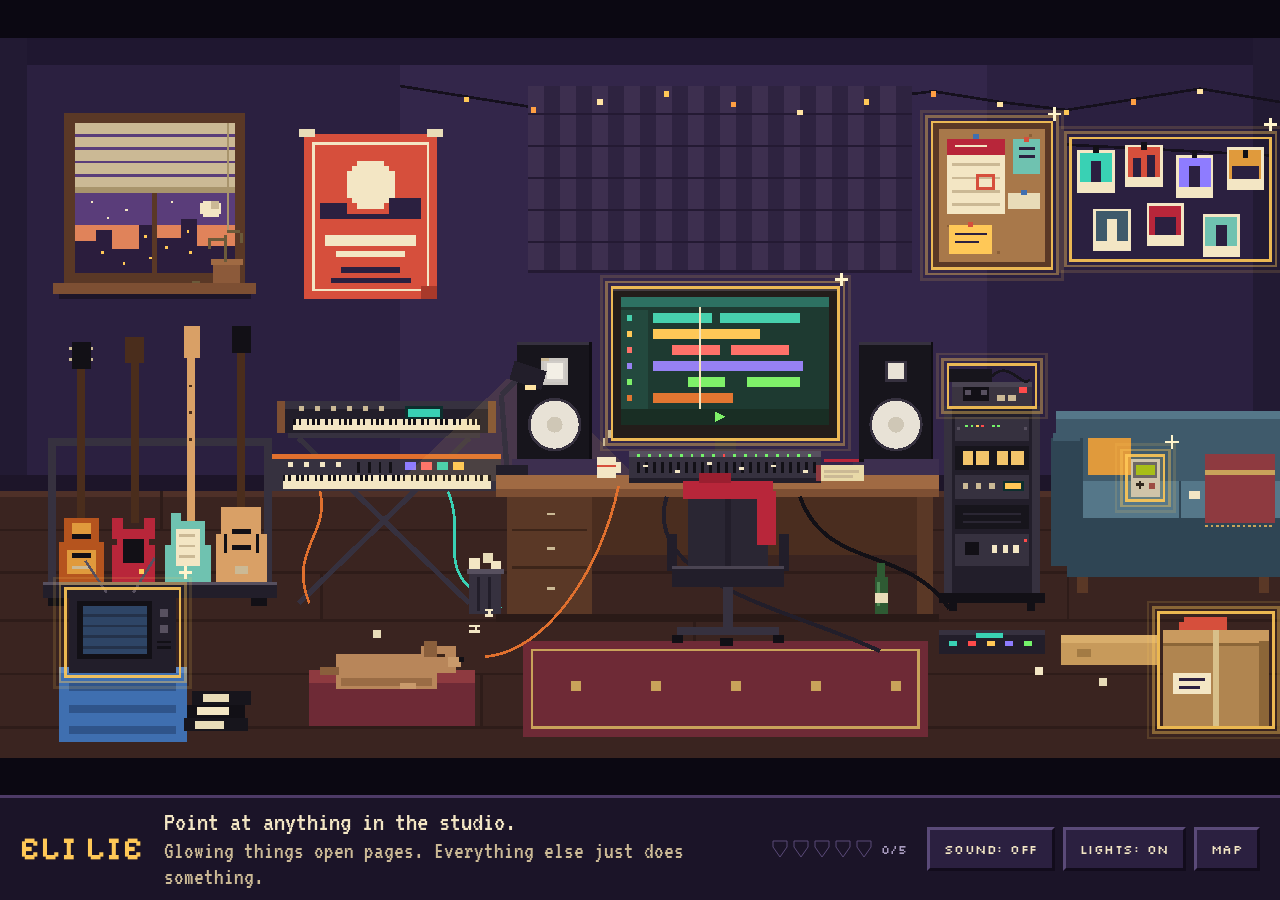
==== index.html @ c86452f9 "Launch the Eli Lie studio site A clickable early-90s pixel-art home studio. Glowing objects open Mus" ====
<!doctype html>
<html lang="en">
<head>
<meta charset="utf-8">
<meta name="viewport" content="width=device-width, initial-scale=1, viewport-fit=cover">
<title>Eli Lie · Transplant Sound</title>
<meta name="description" content="Eli Lie: indie Americana and R&amp;B with an electronic bent. Step into the home studio and click around.">
<meta name="theme-color" content="#0b0812">
<meta property="og:title" content="Eli Lie · Transplant Sound">
<meta property="og:description" content="Step into the home studio and click around.">
<meta property="og:type" content="website">
<link rel="icon" href="favicon.svg" type="image/svg+xml">
<link rel="preconnect" href="https://fonts.googleapis.com">
<link rel="preconnect" href="https://fonts.gstatic.com" crossorigin>
<link rel="stylesheet" href="https://fonts.googleapis.com/css2?family=Pixelify+Sans:wght@400;700&amp;family=VT323&amp;family=Silkscreen&amp;display=swap">
<link rel="stylesheet" href="styles.css">
</head>
<body>
<div id="app">
  <h1 class="sr-only">Eli Lie: the home studio</h1>
  <div id="stage">
    <div id="pan">
      <div id="room">
<svg id="scene" viewBox="0 0 480 270" preserveAspectRatio="none" xmlns="http://www.w3.org/2000/svg" aria-hidden="true">
<!-- WALL -->
<rect x="0" y="0" width="480" height="170" fill="#2b2040"/>
<rect x="150" y="10" width="220" height="156" fill="#33264a"/>
<rect x="0" y="0" width="480" height="10" fill="#1f1730"/>
<rect x="0" y="0" width="10" height="170" fill="#221a33"/>
<rect x="470" y="0" width="10" height="170" fill="#221a33"/>
<rect x="0" y="164" width="480" height="6" fill="#1d1529"/>
<!-- FLOOR -->
<rect x="0" y="170" width="480" height="100" fill="#3a2420"/>
<rect x="0" y="170" width="480" height="2" fill="#4e3028"/>
<g fill="#2e1c19">
<rect x="0" y="184" width="480" height="1"/><rect x="0" y="200" width="480" height="1"/><rect x="0" y="218" width="480" height="1"/><rect x="0" y="238" width="480" height="1"/><rect x="0" y="258" width="480" height="1"/>
<rect x="60" y="170" width="1" height="14"/><rect x="330" y="170" width="1" height="14"/><rect x="210" y="185" width="1" height="15"/><rect x="120" y="201" width="1" height="17"/><rect x="400" y="201" width="1" height="17"/><rect x="40" y="219" width="1" height="19"/><rect x="260" y="219" width="1" height="19"/><rect x="180" y="239" width="1" height="19"/><rect x="440" y="239" width="1" height="19"/>
</g>
<!-- RUG -->
<rect x="196" y="226" width="152" height="36" fill="#6e2a36"/>
<rect x="199.5" y="229.5" width="145" height="29" fill="none" stroke="#c9a25a" stroke-width="1"/>
<g fill="#c9a25a"><rect x="214" y="241" width="4" height="4"/><rect x="244" y="241" width="4" height="4"/><rect x="274" y="241" width="4" height="4"/><rect x="304" y="241" width="4" height="4"/><rect x="334" y="241" width="4" height="4"/></g>
<!-- STRING LIGHT WIRE -->
<polyline points="150,18 175,22 200,26 225,23 250,20 275,24 300,27 325,23 350,20 375,24 400,27 425,23 450,19 480,24" fill="none" stroke="#15101d" stroke-width="1"/>
<!-- WINDOW -->
<g id="window">
<rect x="24" y="28" width="68" height="64" fill="#5a3826"/>
<rect id="sky" x="28" y="32" width="60" height="56" fill="#121638"/>
<rect id="skyLow" x="28" y="70" width="60" height="18" fill="#1b2050"/>
<g id="sun" style="display:none"><rect x="70" y="40" width="10" height="10" fill="#ffe3a3"/><rect x="68" y="42" width="14" height="6" fill="#ffe3a3"/><rect x="72" y="38" width="6" height="14" fill="#ffe3a3"/></g>
<g fill="#0a0c22" id="city"><rect x="28" y="76" width="8" height="12"/><rect x="36" y="72" width="6" height="16"/><rect x="42" y="79" width="10" height="9"/><rect x="52" y="70" width="7" height="18"/><rect x="59" y="75" width="9" height="13"/><rect x="68" y="68" width="6" height="20"/><rect x="74" y="78" width="14" height="10"/></g>
<g id="blinds">
<g fill="#cbb995"><rect x="28" y="32" width="60" height="4"/><rect x="28" y="37" width="60" height="4"/><rect x="28" y="42" width="60" height="4"/><rect x="28" y="47" width="60" height="4"/><rect x="28" y="52" width="60" height="4"/></g>
<rect x="28" y="56" width="60" height="2" fill="#a8946c"/>
</g>
<g id="blindsUp" style="display:none"><rect x="28" y="32" width="60" height="4" fill="#cbb995"/><rect x="28" y="36" width="60" height="2" fill="#a8946c"/></g>
<rect x="85" y="32" width="1" height="40" fill="#a8946c"/>
<rect x="57" y="58" width="2" height="30" fill="#5a3826"/>
<rect x="20" y="92" width="76" height="4" fill="#7d4f33"/>
<rect x="22" y="96" width="72" height="2" fill="#1d1529"/>
</g>
<!-- DEAD PLANT -->
<g id="plant">
<rect x="80" y="84" width="10" height="8" fill="#8c5a3a"/><rect x="79" y="83" width="12" height="2" fill="#a06a43"/>
<g fill="#6b5a3a"><rect x="84" y="74" width="1" height="10"/><rect x="78" y="75" width="6" height="1"/><rect x="78" y="76" width="1" height="3"/><rect x="85" y="72" width="5" height="1"/><rect x="90" y="73" width="1" height="4"/></g>
<rect id="leaf" x="72" y="91" width="3" height="1" fill="#6b5a3a"/>
</g>
<!-- POSTER -->
<g id="poster">
<rect id="posterBg" x="114" y="36" width="50" height="62" fill="#d64f3c"/>
<rect x="117.5" y="39.5" width="43" height="55" fill="none" stroke="#f3e6c4" stroke-width="1"/>
<g fill="#f3e6c4"><rect x="132" y="48" width="14" height="14"/><rect x="130" y="50" width="18" height="10"/><rect x="134" y="46" width="10" height="18"/><rect x="122" y="74" width="34" height="4"/><rect x="126" y="80" width="26" height="2"/></g>
<g fill="#2b2040"><rect x="120" y="62" width="10" height="4"/><rect x="146" y="60" width="12" height="6"/><rect x="120" y="66" width="38" height="2"/><rect x="128" y="86" width="22" height="2"/><rect x="124" y="90" width="30" height="2"/></g>
<rect x="112" y="34" width="6" height="3" fill="#e8dcb8"/><rect x="160" y="34" width="6" height="3" fill="#e8dcb8"/>
<rect x="158" y="93" width="6" height="5" fill="#a8392a"/>
</g>
<!-- GUITAR RACK -->
<g fill="#36313f"><rect x="18" y="150" width="84" height="3"/><rect x="18" y="150" width="3" height="58"/><rect x="99" y="150" width="3" height="58"/></g>
<rect x="16" y="204" width="88" height="6" fill="#221e2a"/><rect x="16" y="204" width="88" height="1" fill="#57505f"/>
<rect x="18" y="210" width="6" height="3" fill="#121016"/><rect x="94" y="210" width="6" height="3" fill="#121016"/>
<g id="g1">
<rect x="29" y="122" width="3" height="60" fill="#4a2d1c"/><rect x="27" y="114" width="7" height="10" fill="#121016"/>
<g fill="#cbb995"><rect x="26" y="116" width="1" height="1"/><rect x="26" y="120" width="1" height="1"/><rect x="34" y="116" width="1" height="1"/><rect x="34" y="120" width="1" height="1"/></g>
<rect x="24" y="180" width="13" height="11" fill="#b5541e"/><rect x="22" y="189" width="17" height="15" fill="#b5541e"/>
<rect x="27" y="182" width="7" height="6" fill="#e09a3c"/><rect x="25" y="192" width="11" height="9" fill="#e09a3c"/>
<rect x="27" y="186" width="7" height="2" fill="#121016"/><rect x="27" y="193" width="7" height="2" fill="#121016"/><rect x="27" y="198" width="7" height="1" fill="#cbb995"/>
</g>
<g id="g2">
<rect x="49" y="120" width="3" height="62" fill="#4a2d1c"/><rect x="47" y="112" width="7" height="10" fill="#4a2d1c"/>
<g fill="#b8263a"><rect x="42" y="180" width="4" height="8"/><rect x="54" y="180" width="4" height="8"/><rect x="44" y="184" width="12" height="8"/><rect x="42" y="190" width="16" height="14"/></g>
<rect x="46" y="188" width="8" height="9" fill="#121016"/><rect x="52" y="199" width="2" height="2" fill="#ffc857"/>
</g>
<g id="g3">
<rect x="70" y="118" width="3" height="64" fill="#d9a066"/>
<g fill="#4a2d1c"><rect x="71" y="130" width="1" height="1"/><rect x="71" y="140" width="1" height="1"/><rect x="71" y="150" width="1" height="1"/></g>
<rect x="69" y="108" width="6" height="12" fill="#d9a066"/>
<g fill="#6fc2b0"><rect x="64" y="178" width="4" height="4"/><rect x="64" y="181" width="13" height="10"/><rect x="62" y="190" width="17" height="14"/></g>
<rect x="66" y="184" width="9" height="14" fill="#f3e6c4"/>
<g fill="#cbb995"><rect x="67" y="186" width="6" height="1"/><rect x="67" y="190" width="6" height="1"/><rect x="67" y="194" width="6" height="1"/></g>
</g>
<g id="g4">
<rect x="89" y="116" width="3" height="62" fill="#4a2d1c"/><rect x="87" y="108" width="7" height="10" fill="#121016"/>
<rect x="83" y="176" width="15" height="11" fill="#d9a066"/><rect x="81" y="186" width="19" height="18" fill="#d9a066"/>
<g fill="#121016"><rect x="84" y="186" width="1" height="7"/><rect x="96" y="186" width="1" height="7"/><rect x="87" y="184" width="7" height="2"/><rect x="87" y="190" width="7" height="2"/></g>
<rect x="88" y="198" width="5" height="3" fill="#cbb995"/>
</g>
<!-- SYNTH STAND -->
<line x1="112" y1="212" x2="176" y2="150" stroke="#36313f" stroke-width="2"/>
<line x1="176" y1="212" x2="112" y2="150" stroke="#36313f" stroke-width="2"/>
<rect x="108" y="148" width="72" height="2" fill="#36313f"/><rect x="108" y="168" width="72" height="2" fill="#36313f"/>
<g id="synthTop">
<rect x="106" y="136" width="78" height="12" fill="#221e2a"/><rect x="106" y="136" width="78" height="3" fill="#36313f"/>
<rect x="104" y="136" width="3" height="12" fill="#7d4f33"/><rect x="183" y="136" width="3" height="12" fill="#7d4f33"/>
<g fill="#cbb995"><rect x="112" y="138" width="2" height="2"/><rect x="118" y="138" width="2" height="2"/><rect x="124" y="138" width="2" height="2"/><rect x="130" y="138" width="2" height="2"/><rect x="136" y="138" width="2" height="2"/><rect x="142" y="138" width="2" height="2"/></g>
<rect x="152" y="138" width="14" height="5" fill="#0d2f2e"/>
<rect x="110" y="143" width="70" height="4" fill="#f3e6c4"/>
<line x1="110" y1="144" x2="180" y2="144" stroke="#121016" stroke-width="2" stroke-dasharray="1 1 1 2 1 1 1 1 1 2"/>
<rect id="keyFlashTop" x="130" y="143" width="2" height="4" fill="#ffc857" opacity="0"/>
</g>
<g id="synthBot">
<rect x="102" y="156" width="86" height="14" fill="#36313f"/><rect x="102" y="156" width="86" height="2" fill="#e0702e"/>
<g fill="#f3e6c4"><rect x="108" y="159" width="2" height="2"/><rect x="114" y="159" width="2" height="2"/><rect x="120" y="159" width="2" height="2"/><rect x="126" y="159" width="2" height="2"/></g>
<g fill="#121016"><rect x="134" y="159" width="1" height="4"/><rect x="138" y="159" width="1" height="4"/><rect x="142" y="159" width="1" height="4"/><rect x="146" y="159" width="1" height="4"/></g>
<rect x="152" y="159" width="4" height="3" fill="#8e7cff"/><rect x="158" y="159" width="4" height="3" fill="#ff6b6b"/><rect x="164" y="159" width="4" height="3" fill="#39d1b4"/><rect x="170" y="159" width="4" height="3" fill="#ffc857"/>
<rect x="106" y="164" width="78" height="5" fill="#f3e6c4"/>
<line x1="106" y1="165" x2="184" y2="165" stroke="#121016" stroke-width="2" stroke-dasharray="1 1 1 2 1 1 1 1 1 2"/>
<rect id="keyFlashBot" x="140" y="164" width="2" height="5" fill="#ffc857" opacity="0"/>
</g>
<path d="M120 170 C 124 186, 108 192, 116 212" fill="none" stroke="#e0702e" stroke-width="1"/>
<path d="M168 170 C 176 190, 160 200, 188 214" fill="none" stroke="#39d1b4" stroke-width="1"/>
<!-- TRASH -->
<g id="trash">
<rect x="176" y="200" width="12" height="16" fill="#36313f"/><rect x="175" y="199" width="14" height="2" fill="#57505f"/>
<rect x="179" y="202" width="1" height="13" fill="#221e2a"/><rect x="183" y="202" width="1" height="13" fill="#221e2a"/>
<rect x="176" y="195" width="4" height="4" fill="#f3e6c4"/><rect x="181" y="193" width="4" height="4" fill="#e8dcb8"/><rect x="184" y="196" width="4" height="3" fill="#f3e6c4"/>
</g>
<rect x="192" y="214" width="3" height="3" fill="#e8dcb8"/>
<!-- FOAM -->
<g id="foam">
<rect x="198" y="18" width="144" height="70" fill="#2e2340"/>
<g fill="#3d2f4f"><rect x="198" y="18" width="6" height="70"/><rect x="210" y="18" width="6" height="70"/><rect x="222" y="18" width="6" height="70"/><rect x="234" y="18" width="6" height="70"/><rect x="246" y="18" width="6" height="70"/><rect x="258" y="18" width="6" height="70"/><rect x="270" y="18" width="6" height="70"/><rect x="282" y="18" width="6" height="70"/><rect x="294" y="18" width="6" height="70"/><rect x="306" y="18" width="6" height="70"/><rect x="318" y="18" width="6" height="70"/><rect x="330" y="18" width="6" height="70"/></g>
<g fill="#241a33"><rect x="198" y="28" width="144" height="1"/><rect x="198" y="40" width="144" height="1"/><rect x="198" y="52" width="144" height="1"/><rect x="198" y="64" width="144" height="1"/><rect x="198" y="76" width="144" height="1"/><rect x="198" y="87" width="144" height="1"/></g>
</g>
<polygon id="cone" points="190,128 150,166 240,166 202,128" fill="#ffc857" opacity="0.1"/>
<!-- DESK -->
<rect x="186" y="164" width="166" height="5" fill="#a06a43"/><rect x="186" y="169" width="166" height="3" fill="#7d4f33"/>
<rect x="190" y="172" width="32" height="44" fill="#5a3826"/>
<rect x="192" y="184" width="28" height="1" fill="#3d2519"/><rect x="192" y="198" width="28" height="1" fill="#3d2519"/>
<g fill="#cbb995"><rect x="205" y="178" width="3" height="1"/><rect x="205" y="191" width="3" height="1"/><rect x="205" y="206" width="3" height="1"/></g>
<rect x="222" y="172" width="122" height="22" fill="#4a2d1f"/>
<rect x="344" y="172" width="6" height="44" fill="#5a3826"/>
<rect x="186" y="216" width="166" height="3" fill="#2a1a17"/>
<!-- MONITOR -->
<rect x="268" y="146" width="8" height="18" fill="#36313f"/><rect x="256" y="161" width="32" height="3" fill="#36313f"/>
<rect x="230" y="94" width="84" height="56" fill="#121016"/><rect x="230" y="94" width="84" height="1" fill="#36313f"/>
<rect x="233" y="97" width="78" height="48" fill="#0d2f2e"/>
<!-- NS10 LEFT -->
<g id="ns10L">
<rect x="192" y="158" width="32" height="6" fill="#3d2f4f"/>
<rect x="194" y="114" width="28" height="44" fill="#17151c"/><rect x="194" y="114" width="28" height="1" fill="#36313f"/><rect x="221" y="114" width="1" height="44" fill="#0f0d13"/>
<rect x="204" y="121" width="8" height="8" fill="#36313f"/><rect x="205" y="122" width="6" height="6" fill="#e8e2d6"/>
<g id="tissue"><rect x="203" y="120" width="10" height="10" fill="#f7f3ea" opacity="0.8"/><rect x="203" y="120" width="3" height="1" fill="#cbb995"/></g>
<circle cx="208" cy="145" r="10" fill="#36313f"/><circle cx="208" cy="145" r="9" fill="#e8e2d6"/>
<circle class="thump" cx="208" cy="145" r="3" fill="#cfc7b6"/>
</g>
<!-- NS10 RIGHT -->
<g id="ns10R">
<rect x="320" y="158" width="32" height="6" fill="#3d2f4f"/>
<rect x="322" y="114" width="28" height="44" fill="#17151c"/><rect x="322" y="114" width="28" height="1" fill="#36313f"/><rect x="349" y="114" width="1" height="44" fill="#0f0d13"/>
<rect x="332" y="121" width="8" height="8" fill="#36313f"/><rect x="333" y="122" width="6" height="6" fill="#e8e2d6"/>
<circle cx="336" cy="145" r="10" fill="#36313f"/><circle cx="336" cy="145" r="9" fill="#e8e2d6"/>
<circle id="wooferR" class="thump" cx="336" cy="145" r="3" fill="#cfc7b6"/>
</g>
<!-- LAMP -->
<g id="lamp">
<rect x="186" y="160" width="12" height="4" fill="#221e2a"/>
<line x1="190" y1="160" x2="188" y2="134" stroke="#36313f" stroke-width="2"/>
<line x1="188" y1="134" x2="196" y2="126" stroke="#36313f" stroke-width="2"/>
<polygon points="193,121 205,125 203,132 191,128" fill="#221e2a"/>
</g>
<!-- MUG -->
<g id="mug">
<rect x="224" y="157" width="7" height="8" fill="#f3e6c4"/><rect x="224" y="160" width="7" height="1" fill="#d64f3c"/><rect x="231" y="159" width="2" height="4" fill="#f3e6c4"/>
<g id="steam"><rect class="steam" x="226" y="150" width="1" height="3" fill="#cbb995"/><rect class="steam" x="228" y="147" width="1" height="3" fill="#cbb995" style="animation-delay:-1s"/></g>
</g>
<!-- MIXER -->
<g id="mixer">
<rect x="236" y="155" width="72" height="10" fill="#36313f"/><rect x="236" y="155" width="72" height="2" fill="#57505f"/>
<line x1="239" y1="161" x2="306" y2="161" stroke="#121016" stroke-width="4" stroke-dasharray="1 2"/>
<g id="faders" fill="#f3e6c4"><rect x="241" y="160" width="2" height="1"/><rect x="253" y="162" width="2" height="1"/><rect x="265" y="159" width="2" height="1"/><rect x="277" y="161" width="2" height="1"/><rect x="289" y="160" width="2" height="1"/><rect x="301" y="162" width="2" height="1"/></g>
<rect x="236" y="165" width="72" height="2" fill="#221e2a"/>
</g>
<!-- NOTEBOOK -->
<g id="notebook">
<rect x="306" y="160" width="18" height="6" fill="#e8d9a8"/><rect x="306" y="160" width="2" height="6" fill="#8e3a40"/>
<rect x="309" y="162" width="13" height="1" fill="#cbb995"/><rect x="309" y="164" width="11" height="1" fill="#cbb995"/>
<rect x="309" y="158" width="13" height="1" fill="#b8263a"/><rect x="322" y="158" width="2" height="1" fill="#121016"/>
</g>
<!-- CABLES -->
<path d="M300 172 C 310 200, 340 190, 356 214" fill="none" stroke="#121016" stroke-width="1.5"/>
<path d="M250 172 C 240 205, 300 215, 330 230" fill="none" stroke="#221e2a" stroke-width="1.5"/>
<path d="M232 168 C 225 200, 205 230, 182 232" fill="none" stroke="#e0702e" stroke-width="1"/>
<!-- BOTTLE -->
<g id="bottle">
<rect x="328" y="202" width="5" height="14" fill="#2e5a33"/><rect x="329" y="197" width="3" height="5" fill="#2e5a33"/>
<rect x="329" y="204" width="1" height="9" fill="#4f8a55"/><rect x="328" y="208" width="5" height="4" fill="#e8dcb8"/>
</g>
<!-- CHAIR -->
<g id="chair">
<rect x="250" y="186" width="4" height="14" fill="#221e2a"/><rect x="292" y="186" width="4" height="14" fill="#221e2a"/>
<rect x="258" y="168" width="30" height="32" fill="#2a2633"/><rect x="260" y="169" width="26" height="2" fill="#4a4452"/><rect x="272" y="172" width="2" height="26" fill="#221e2a"/>
<rect x="256" y="166" width="34" height="7" fill="#b8263a"/><rect x="262" y="163" width="12" height="4" fill="#9a1f30"/><rect x="284" y="170" width="7" height="20" fill="#b8263a"/>
<rect x="252" y="198" width="42" height="8" fill="#221e2a"/><rect x="252" y="198" width="42" height="1" fill="#4a4452"/>
<rect x="271" y="206" width="4" height="16" fill="#36313f"/><rect x="254" y="221" width="38" height="3" fill="#36313f"/>
<g fill="#121016"><rect x="252" y="224" width="4" height="3"/><rect x="270" y="225" width="5" height="3"/><rect x="290" y="224" width="4" height="3"/></g>
</g>
<!-- RACK -->
<g id="rack">
<rect x="354" y="138" width="36" height="72" fill="#221e2a"/><rect x="354" y="138" width="3" height="72" fill="#36313f"/><rect x="387" y="138" width="3" height="72" fill="#36313f"/>
<rect x="358" y="142" width="28" height="9" fill="#36313f"/><rect x="359" y="146" width="1" height="1" fill="#57505f"/><rect x="384" y="146" width="1" height="1" fill="#57505f"/>
<rect x="358" y="153" width="28" height="9" fill="#17151c"/>
<rect x="358" y="164" width="28" height="9" fill="#36313f"/>
<g fill="#cbb995"><rect x="361" y="167" width="2" height="2"/><rect x="366" y="167" width="2" height="2"/><rect x="371" y="167" width="2" height="2"/></g>
<rect x="376" y="166" width="8" height="4" fill="#0d2f2e"/>
<rect x="358" y="175" width="28" height="9" fill="#17151c"/><rect x="361" y="178" width="22" height="1" fill="#2a2633"/><rect x="361" y="181" width="22" height="1" fill="#2a2633"/>
<rect x="358" y="186" width="28" height="12" fill="#36313f"/><rect x="362" y="189" width="5" height="5" fill="#121016"/>
<g fill="#f3e6c4"><rect x="372" y="190" width="2" height="3"/><rect x="376" y="190" width="2" height="3"/><rect x="380" y="190" width="2" height="3"/></g>
<rect x="352" y="208" width="40" height="4" fill="#121016"/><rect x="356" y="212" width="3" height="3" fill="#121016"/><rect x="385" y="212" width="3" height="3" fill="#121016"/>
</g>
<!-- ANSWERING MACHINE -->
<g id="answering">
<rect x="357" y="129" width="30" height="9" fill="#3a3440"/><rect x="357" y="129" width="30" height="2" fill="#4a4452"/>
<rect x="361" y="131" width="10" height="5" fill="#121016"/><rect x="362" y="132" width="2" height="2" fill="#57505f"/><rect x="368" y="132" width="2" height="2" fill="#57505f"/>
<rect x="374" y="134" width="3" height="2" fill="#cbb995"/><rect x="378" y="134" width="3" height="2" fill="#cbb995"/>
<rect x="356" y="124" width="16" height="5" fill="#17151c"/>
<path d="M372 127 C 378 120, 384 132, 386 128" fill="none" stroke="#17151c" stroke-width="1"/>
</g>
<!-- HELIX -->
<g id="helix"><rect x="352" y="222" width="40" height="9" fill="#221e2a"/><rect x="352" y="222" width="40" height="2" fill="#36313f"/></g>
<!-- CORKBOARD -->
<g id="calendar">
<rect x="350" y="32" width="44" height="54" fill="#5a3826"/><rect x="352" y="34" width="40" height="50" fill="#a8784a"/>
<g fill="#8c6038"><rect x="355" y="70" width="1" height="1"/><rect x="386" y="36" width="1" height="1"/><rect x="374" y="80" width="1" height="1"/></g>
<rect x="355" y="38" width="22" height="28" fill="#f3e6c4"/><rect x="355" y="38" width="22" height="6" fill="#b8263a"/><rect x="358" y="40" width="12" height="1" fill="#f3e6c4"/>
<g fill="#cbb995"><rect x="357" y="47" width="18" height="1"/><rect x="357" y="52" width="18" height="1"/><rect x="357" y="57" width="18" height="1"/><rect x="357" y="62" width="18" height="1"/></g>
<rect x="366.5" y="51.5" width="6" height="5" fill="none" stroke="#d64f3c" stroke-width="1"/>
<rect x="365" y="36" width="2" height="2" fill="#3f6fb0"/>
<rect x="380" y="38" width="10" height="13" fill="#6fc2b0"/><rect x="382" y="41" width="6" height="1" fill="#2b2040"/><rect x="382" y="44" width="6" height="1" fill="#2b2040"/><rect x="384" y="37" width="2" height="2" fill="#d64f3c"/>
<rect x="378" y="58" width="12" height="6" fill="#e8dcb8"/><rect x="383" y="57" width="2" height="2" fill="#3f6fb0"/>
<rect x="356" y="70" width="16" height="11" fill="#ffc857"/><rect x="358" y="73" width="12" height="1" fill="#2b2040"/><rect x="358" y="76" width="9" height="1" fill="#2b2040"/><rect x="363" y="69" width="2" height="2" fill="#d64f3c"/>
</g>
<!-- PHOTO WALL -->
<g id="photos">
<line x1="400" y1="40" x2="476" y2="44" stroke="#15101d" stroke-width="1"/>
<rect x="404" y="42" width="14" height="16" fill="#f3e6c4"/><rect x="405" y="43" width="12" height="11" fill="#39d1b4"/><rect x="409" y="46" width="4" height="8" fill="#2b2040"/>
<rect x="422" y="40" width="14" height="16" fill="#f3e6c4"/><rect x="423" y="41" width="12" height="11" fill="#d64f3c"/><rect x="425" y="45" width="3" height="7" fill="#2b2040"/><rect x="430" y="44" width="3" height="8" fill="#2b2040"/>
<rect x="441" y="44" width="14" height="16" fill="#f3e6c4"/><rect x="442" y="45" width="12" height="11" fill="#8e7cff"/><rect x="446" y="48" width="4" height="8" fill="#2b2040"/>
<rect x="460" y="41" width="14" height="16" fill="#f3e6c4"/><rect x="461" y="42" width="12" height="11" fill="#e09a3c"/><rect x="462" y="48" width="10" height="5" fill="#2b2040"/>
<rect x="410" y="64" width="14" height="16" fill="#f3e6c4"/><rect x="411" y="65" width="12" height="11" fill="#3f5a6b"/><rect x="415" y="68" width="4" height="8" fill="#f3e6c4"/>
<rect x="430" y="62" width="14" height="16" fill="#f3e6c4"/><rect x="431" y="63" width="12" height="11" fill="#b8263a"/><rect x="433" y="67" width="8" height="7" fill="#2b2040"/>
<rect x="451" y="66" width="14" height="16" fill="#f3e6c4"/><rect x="452" y="67" width="12" height="11" fill="#6fc2b0"/><rect x="456" y="70" width="4" height="8" fill="#2b2040"/>
<g fill="#121016"><rect x="410" y="40" width="2" height="3"/><rect x="428" y="39" width="2" height="3"/><rect x="447" y="42" width="2" height="3"/><rect x="466" y="42" width="2" height="3"/></g>
</g>
<!-- COUCH -->
<g id="couch">
<rect x="396" y="140" width="84" height="26" fill="#3f5a6b"/><rect x="396" y="140" width="84" height="3" fill="#557789"/>
<rect x="394" y="150" width="12" height="48" fill="#2f4554"/><rect x="395" y="148" width="10" height="3" fill="#3f5a6b"/>
<rect x="406" y="166" width="74" height="14" fill="#557789"/><rect x="442" y="166" width="1" height="14" fill="#2f4554"/>
<rect x="400" y="180" width="80" height="22" fill="#2f4554"/>
<rect x="404" y="202" width="4" height="6" fill="#5a3826"/><rect x="472" y="202" width="4" height="6" fill="#5a3826"/>
<rect x="408" y="150" width="16" height="14" fill="#e09a3c"/>
<rect x="452" y="156" width="26" height="26" fill="#8e3a40"/><rect x="452" y="162" width="26" height="2" fill="#c9a25a"/>
<line x1="452" y1="183" x2="478" y2="183" stroke="#c9a25a" stroke-width="1" stroke-dasharray="1 1"/>
<rect x="446" y="170" width="4" height="3" fill="#f3e6c4"/>
</g>
<!-- GAME BOY -->
<g id="gameboy">
<rect x="424" y="158" width="11" height="14" fill="#c9c3b5"/><rect x="425" y="159" width="9" height="6" fill="#5a5a66"/>
<rect x="426" y="167" width="3" height="1" fill="#121016"/><rect x="427" y="166" width="1" height="3" fill="#121016"/><rect x="431" y="167" width="2" height="2" fill="#8e3a40"/>
</g>
<!-- PIZZA -->
<g id="pizza">
<rect x="398" y="226" width="36" height="9" fill="#c79a5b"/>
<rect id="pizzaLid" x="398" y="224" width="36" height="3" fill="#d9ae6c"/>
<g id="pizzaOpen" style="display:none"><rect x="398" y="212" width="36" height="13" fill="#d9ae6c"/><rect x="400" y="226" width="32" height="7" fill="#a37b44"/><polygon points="412,227 424,227 418,233" fill="#e8b84f"/><rect x="416" y="229" width="2" height="2" fill="#b8263a"/></g>
<rect x="404" y="229" width="5" height="3" fill="#a37b44"/>
</g>
<g fill="#e8dcb8"><rect x="412" y="240" width="3" height="3"/><rect x="140" y="222" width="3" height="3"/></g><rect x="388" y="236" width="3" height="3" fill="#f3e6c4"/>
<!-- MERCH -->
<g id="merch">
<rect x="444" y="217" width="16" height="6" fill="#d64f3c"/><rect x="442" y="219" width="4" height="3" fill="#d64f3c"/>
<rect x="436" y="226" width="40" height="32" fill="#b08550"/><rect x="436" y="222" width="40" height="5" fill="#c99a5f"/><rect x="436" y="227" width="40" height="1" fill="#8c6638"/>
<rect x="455" y="222" width="2" height="36" fill="#d8c08a"/>
<rect x="440" y="238" width="14" height="8" fill="#f3e6c4"/><rect x="442" y="240" width="10" height="1" fill="#2b2040"/><rect x="442" y="243" width="8" height="1" fill="#2b2040"/>
<rect x="472" y="226" width="4" height="32" fill="#8c6638"/>
</g>
<!-- TV + CRATE -->
<g id="tv">
<rect x="22" y="236" width="48" height="28" fill="#3f6fb0"/><rect x="22" y="236" width="48" height="2" fill="#5a86c4"/>
<g fill="#2f548a"><rect x="26" y="242" width="40" height="3"/><rect x="26" y="250" width="40" height="3"/><rect x="26" y="258" width="40" height="3"/></g>
<line x1="40" y1="208" x2="32" y2="196" stroke="#57505f" stroke-width="1"/><line x1="50" y1="208" x2="58" y2="195" stroke="#57505f" stroke-width="1"/>
<rect x="26" y="208" width="40" height="30" fill="#221e2a"/><rect x="29" y="211" width="28" height="22" fill="#121016"/>
<rect x="60" y="214" width="3" height="3" fill="#57505f"/><rect x="60" y="220" width="3" height="3" fill="#57505f"/>
<rect x="59" y="226" width="5" height="1" fill="#121016"/><rect x="59" y="228" width="5" height="1" fill="#121016"/>
</g>
<g id="tapes">
<rect x="72" y="245" width="22" height="5" fill="#17151c"/><rect x="76" y="246" width="10" height="3" fill="#e8dcb8"/>
<rect x="70" y="250" width="22" height="5" fill="#121016"/><rect x="74" y="251" width="12" height="3" fill="#f3e6c4"/>
<rect x="69" y="255" width="24" height="5" fill="#17151c"/><rect x="73" y="256" width="11" height="3" fill="#e8dcb8"/>
</g>
<!-- DOG -->
<rect x="116" y="240" width="62" height="18" fill="#6e2a36"/><rect x="116" y="237" width="62" height="5" fill="#8e3a40"/>
<g id="dog" class="breathe">
<rect x="126" y="231" width="38" height="13" fill="#b8865a"/><rect x="128" y="240" width="34" height="3" fill="#9a6c45"/>
<rect x="158" y="228" width="13" height="10" fill="#b8865a"/><rect x="168" y="232" width="5" height="4" fill="#c99a6b"/><rect x="172" y="232" width="2" height="2" fill="#121016"/>
<rect x="159" y="226" width="5" height="6" fill="#8a5f3c"/><rect x="164" y="231" width="3" height="1" fill="#3d2519"/>
<rect id="tail" x="120" y="236" width="7" height="3" fill="#8a5f3c"/><rect x="150" y="242" width="6" height="2" fill="#c99a6b"/>
</g>
<g class="zz" fill="#f3e6c4"><rect x="176" y="220" width="4" height="1"/><rect x="178" y="221" width="1" height="1"/><rect x="176" y="222" width="4" height="1"/><rect x="182" y="214" width="3" height="1"/><rect x="183" y="215" width="1" height="1"/><rect x="182" y="216" width="3" height="1"/></g>

<!-- LIGHTS-OFF OVERLAY -->
<rect id="shade" x="0" y="0" width="480" height="270" fill="#07040d" opacity="0"/>

<!-- EMISSIVE: stays bright in the dark -->
<g id="bulbs">
<rect class="tw1" x="174" y="22" width="2" height="2" fill="#ffc857"/><rect class="tw2" x="199" y="26" width="2" height="2" fill="#ff9f43"/><rect class="tw1" x="224" y="23" width="2" height="2" fill="#ffe3a3"/><rect class="tw2" x="249" y="20" width="2" height="2" fill="#ffc857"/><rect class="tw1" x="274" y="24" width="2" height="2" fill="#ff9f43"/><rect class="tw2" x="299" y="27" width="2" height="2" fill="#ffe3a3"/><rect class="tw1" x="324" y="23" width="2" height="2" fill="#ffc857"/><rect class="tw2" x="349" y="20" width="2" height="2" fill="#ff9f43"/><rect class="tw1" x="374" y="24" width="2" height="2" fill="#ffe3a3"/><rect class="tw2" x="399" y="27" width="2" height="2" fill="#ffc857"/><rect class="tw1" x="424" y="23" width="2" height="2" fill="#ff9f43"/><rect class="tw2" x="449" y="19" width="2" height="2" fill="#ffe3a3"/>
</g>
<g id="night">
<rect x="76" y="61" width="6" height="6" fill="#f3e6c4"/><rect x="75" y="62" width="8" height="4" fill="#f3e6c4"/><rect x="79" y="61" width="3" height="3" fill="#cbb995"/>
<g fill="#f3e6c4"><rect x="34" y="61" width="1" height="1"/><rect x="47" y="64" width="1" height="1"/><rect x="64" y="61" width="1" height="1"/><rect x="40" y="67" width="1" height="1"/></g>
<g fill="#ffc857"><rect x="38" y="80" width="1" height="1"/><rect x="54" y="74" width="1" height="1"/><rect x="56" y="82" width="1" height="1"/><rect x="70" y="72" width="1" height="1"/><rect x="71" y="80" width="1" height="1"/><rect x="62" y="78" width="1" height="1"/><rect x="46" y="84" width="1" height="1"/></g>
</g>
<g id="daw">
<rect x="233" y="97" width="78" height="48" fill="#0d2f2e"/><rect x="233" y="97" width="78" height="4" fill="#1d6b63"/><rect x="233" y="102" width="10" height="37" fill="#123f3c"/>
<rect x="235" y="104" width="2" height="2" fill="#39d1b4"/><rect x="235" y="110" width="2" height="2" fill="#ffc857"/><rect x="235" y="116" width="2" height="2" fill="#ff6b6b"/><rect x="235" y="122" width="2" height="2" fill="#8e7cff"/><rect x="235" y="128" width="2" height="2" fill="#74f36a"/><rect x="235" y="134" width="2" height="2" fill="#e0702e"/>
<rect x="245" y="103" width="22" height="4" fill="#39d1b4"/><rect x="270" y="103" width="30" height="4" fill="#39d1b4"/>
<rect x="245" y="109" width="40" height="4" fill="#ffc857"/>
<rect x="252" y="115" width="18" height="4" fill="#ff6b6b"/><rect x="274" y="115" width="22" height="4" fill="#ff6b6b"/>
<rect x="245" y="121" width="56" height="4" fill="#8e7cff"/>
<rect x="258" y="127" width="14" height="4" fill="#74f36a"/><rect x="280" y="127" width="20" height="4" fill="#74f36a"/>
<rect x="245" y="133" width="30" height="4" fill="#e0702e"/>
<rect x="233" y="139" width="78" height="6" fill="#082220"/><polygon points="268,140 268,144 272,142" fill="#74f36a"/>
<rect class="playhead" x="262" y="101" width="1" height="38" fill="#f3e6c4"/>
</g>
<rect x="153" y="139" width="12" height="3" fill="#39d1b4"/>
<line x1="239" y1="156.5" x2="306" y2="156.5" stroke="#74f36a" stroke-width="1" stroke-dasharray="1 3"/>
<rect x="271" y="156" width="1" height="1" fill="#ff4b4b"/>
<rect id="bulb" x="197" y="130" width="4" height="2" fill="#ffe3a3"/>
<g id="rackLeds"><rect x="362" y="145" width="1" height="1" fill="#74f36a"/><rect x="364" y="145" width="1" height="1" fill="#74f36a"/><rect x="366" y="145" width="1" height="1" fill="#ffc857"/><rect class="blink" x="368" y="145" width="1" height="1" fill="#ff4b4b"/><rect x="372" y="145" width="1" height="1" fill="#74f36a"/><rect x="374" y="145" width="1" height="1" fill="#74f36a"/><rect x="377" y="167" width="6" height="2" fill="#ffc857"/><rect x="384" y="188" width="1" height="1" fill="#ff4b4b"/></g>
<g id="rackMeters"><rect x="361" y="155" width="10" height="5" fill="#f2c46b"/><rect x="374" y="155" width="10" height="5" fill="#f2c46b"/><rect class="needle" x="365" y="155" width="1" height="5" fill="#121016"/><rect class="needle" x="378" y="155" width="1" height="5" fill="#121016" style="animation-delay:-.2s"/></g>
<rect class="blink" x="382" y="131" width="3" height="2" fill="#ff4b4b"/>
<g id="helixRings"><rect x="356" y="226" width="3" height="2" fill="#39d1b4"/><rect x="363" y="226" width="3" height="2" fill="#ff4b4b"/><rect x="370" y="226" width="3" height="2" fill="#ffc857"/><rect x="377" y="226" width="3" height="2" fill="#8e7cff"/><rect x="384" y="226" width="3" height="2" fill="#74f36a"/><rect x="366" y="223" width="10" height="2" fill="#39d1b4"/></g>
<rect class="tv" x="31" y="213" width="24" height="18" fill="#2e4566"/>
<g fill="#24324a"><rect x="31" y="216" width="24" height="1"/><rect x="31" y="220" width="24" height="1"/><rect x="31" y="224" width="24" height="1"/><rect x="31" y="228" width="24" height="1"/></g>
<rect x="426" y="160" width="7" height="4" fill="#9bbc0f"/>

<!-- PULSING GLOWS: these open pages -->
<g class="pg"><rect x="229" y="93" width="86" height="58" fill="#ffc857" opacity="0.07"/><rect x="229.5" y="93.5" width="85" height="57" fill="none" stroke="#ffc857" opacity="0.9"/><rect x="227.5" y="91.5" width="89" height="61" fill="none" stroke="#ffc857" opacity="0.4"/><rect x="225.5" y="89.5" width="93" height="65" fill="none" stroke="#ffc857" opacity="0.15"/><rect x="315" y="88" width="1" height="5" fill="#fff4cc"/><rect x="313" y="90" width="5" height="1" fill="#fff4cc"/></g>
<g class="pg" style="animation-delay:-.2s"><rect x="349.5" y="31.5" width="45" height="55" fill="none" stroke="#ffc857" opacity="0.9"/><rect x="347.5" y="29.5" width="49" height="59" fill="none" stroke="#ffc857" opacity="0.4"/><rect x="345.5" y="27.5" width="53" height="63" fill="none" stroke="#ffc857" opacity="0.15"/><rect x="395" y="26" width="1" height="5" fill="#fff4cc"/><rect x="393" y="28" width="5" height="1" fill="#fff4cc"/></g>
<g class="pg" style="animation-delay:-.4s"><rect x="355.5" y="122.5" width="33" height="16" fill="none" stroke="#ffc857" opacity="0.9"/><rect x="353.5" y="120.5" width="37" height="20" fill="none" stroke="#ffc857" opacity="0.4"/><rect x="351.5" y="118.5" width="41" height="24" fill="none" stroke="#ffc857" opacity="0.15"/></g>
<g class="pg" style="animation-delay:-.6s"><rect x="401.5" y="37.5" width="75" height="46" fill="none" stroke="#ffc857" opacity="0.9"/><rect x="399.5" y="35.5" width="79" height="50" fill="none" stroke="#ffc857" opacity="0.4"/><rect x="397.5" y="33.5" width="83" height="54" fill="none" stroke="#ffc857" opacity="0.15"/><rect x="476" y="30" width="1" height="5" fill="#fff4cc"/><rect x="474" y="32" width="5" height="1" fill="#fff4cc"/></g>
<g class="pg" style="animation-delay:-.8s"><rect x="423" y="157" width="13" height="16" fill="#ffc857" opacity="0.12"/><rect x="422.5" y="156.5" width="14" height="17" fill="none" stroke="#ffc857" opacity="0.9"/><rect x="420.5" y="154.5" width="18" height="21" fill="none" stroke="#ffc857" opacity="0.4"/><rect x="418.5" y="152.5" width="22" height="25" fill="none" stroke="#ffc857" opacity="0.15"/><rect x="439" y="149" width="1" height="5" fill="#fff4cc"/><rect x="437" y="151" width="5" height="1" fill="#fff4cc"/></g>
<g class="pg" style="animation-delay:-1s"><rect x="434.5" y="215.5" width="43" height="43" fill="none" stroke="#ffc857" opacity="0.9"/><rect x="432.5" y="213.5" width="47" height="47" fill="none" stroke="#ffc857" opacity="0.4"/><rect x="430.5" y="211.5" width="51" height="51" fill="none" stroke="#ffc857" opacity="0.15"/></g>
<g class="pg" style="animation-delay:-1.2s"><rect x="24.5" y="206.5" width="43" height="33" fill="none" stroke="#ffc857" opacity="0.9"/><rect x="22.5" y="204.5" width="47" height="37" fill="none" stroke="#ffc857" opacity="0.4"/><rect x="20.5" y="202.5" width="51" height="41" fill="none" stroke="#ffc857" opacity="0.15"/><rect x="69" y="198" width="1" height="5" fill="#fff4cc"/><rect x="67" y="200" width="5" height="1" fill="#fff4cc"/></g>
</svg>
        <div id="hotspots"></div>
      </div>
    </div>
  </div>
  <nav id="zones" aria-label="Look around the room">
    <button class="px arrow" type="button" id="zonePrev" aria-label="Look left"><svg width="12" height="14" aria-hidden="true"><polygon points="11,0 11,14 1,7" fill="#f3e6c4"/></svg></button>
    <div class="zone-list">
      <button class="zone" type="button" data-zone="0">GUITARS</button>
      <button class="zone" type="button" data-zone="1">DESK</button>
      <button class="zone" type="button" data-zone="2">LOUNGE</button>
    </div>
    <button class="px arrow" type="button" id="zoneNext" aria-label="Look right"><svg width="12" height="14" aria-hidden="true"><polygon points="1,0 1,14 11,7" fill="#f3e6c4"/></svg></button>
  </nav>
  <div id="bar">
    <p id="brand">ELI LIE</p>
    <div id="lines" aria-live="polite">
      <div id="line1">Point at anything in the studio.</div>
      <div id="line2">Glowing things open pages. Everything else just does something.</div>
    </div>
    <div id="picks" role="img" aria-label="Guitar picks found: 0 of 5"></div>
    <div id="controls">
      <button class="px" type="button" id="btnSound" aria-pressed="false">SOUND: OFF</button>
      <button class="px" type="button" id="btnLights" aria-pressed="true">LIGHTS: ON</button>
      <button class="px" type="button" id="btnMap">MAP</button>
    </div>
  </div>
</div>

<div id="modal" hidden role="dialog" aria-modal="true" aria-labelledby="modalTitle">
  <div class="box">
    <h2 id="modalTitle"></h2>
    <div id="modalBody"></div>
    <div class="actions" id="modalActions"></div>
  </div>
</div>

<script src="config.js"></script>
<script src="room.js"></script>
</body>
</html>
---- styles.css ----
/* ===== Shared ===== */
:root {
  --night: #0b0812;
  --panel: #1b1428;
  --wall: #2b2040;
  --edge: #4d3a66;
  --bevel-light: #5a4a78;
  --bevel-dark: #120c1c;
  --paper: #f3e6c4;
  --tape: #cbb995;
  --amber: #ffc857;
  --label: #a99cc0;
  --teal: #39d1b4;
  --teal-deep: #0d2f2e;
}
* { box-sizing: border-box; }
html, body { margin: 0; height: 100%; background: var(--night); color: var(--paper); font-family: 'VT323', ui-monospace, monospace; -webkit-font-smoothing: none; }
a { color: var(--amber); }
.sr-only { position: absolute; width: 1px; height: 1px; padding: 0; margin: -1px; overflow: hidden; clip: rect(0 0 0 0); white-space: nowrap; border: 0; }
.px {
  display: inline-flex; align-items: center; justify-content: center; gap: 8px;
  min-height: 44px; padding: 0 14px;
  background: var(--wall); color: var(--paper);
  border: 3px solid; border-color: var(--bevel-light) var(--bevel-dark) var(--bevel-dark) var(--bevel-light);
  font-family: 'Silkscreen', ui-monospace, monospace; font-size: 13px; letter-spacing: .5px;
  text-decoration: none; cursor: pointer; user-select: none;
}
.px:hover { background: #3a2b52; }
.px:active { border-color: var(--bevel-dark) var(--bevel-light) var(--bevel-light) var(--bevel-dark); }
.px.primary { background: var(--amber); color: #1b1428; border-color: #fff0c2 #a07a1f #a07a1f #fff0c2; }
.px.primary:hover { background: #ffd57a; }
.px[aria-disabled="true"] { opacity: .55; cursor: default; }
:focus-visible { outline: 3px solid var(--amber); outline-offset: 2px; }

/* ===== Studio room (index) ===== */
#app { display: flex; flex-direction: column; height: 100vh; height: 100dvh; overflow: hidden; }
#stage { flex: 1; min-height: 0; position: relative; overflow: hidden; display: flex; align-items: center; justify-content: center; }
#pan { position: relative; flex-shrink: 0; will-change: transform; }
#room { position: relative; }
#scene { display: block; width: 100%; height: 100%; shape-rendering: crispEdges; }
.hs { position: absolute; background: transparent; border: 0; padding: 0; margin: 0; cursor: pointer; -webkit-tap-highlight-color: transparent; }
.hs:hover, .hs.hot { outline: 2px dashed rgba(243, 230, 196, .75); outline-offset: -2px; }
.hs.primary:hover, .hs.primary.hot { outline: 2px solid var(--amber); }
.hs:focus-visible { outline: 3px solid var(--amber); outline-offset: 0; }

#zones { display: none; align-items: center; justify-content: space-between; gap: 6px; padding: 6px; background: var(--bevel-dark); }
#zones .zone-list { flex: 1; display: flex; justify-content: center; gap: 2px; }
#zones .zone { min-height: 44px; padding: 0 8px; background: transparent; border: 0; color: var(--label); font-family: 'Silkscreen', monospace; font-size: 12px; cursor: pointer; }
#zones .zone[aria-current="true"] { color: var(--amber); text-decoration: underline; text-underline-offset: 6px; }
#zones .arrow { width: 44px; padding: 0; }

#bar { display: flex; align-items: center; gap: 20px; padding: 10px 20px; background: var(--panel); border-top: 3px solid var(--edge); flex-shrink: 0; }
#brand { font-family: 'Pixelify Sans', monospace; font-weight: 700; font-size: 32px; color: var(--amber); letter-spacing: 2px; white-space: nowrap; margin: 0; }
#lines { flex: 1; min-width: 0; display: flex; flex-direction: column; gap: 2px; }
#line1 { font-size: 28px; line-height: 28px; white-space: nowrap; overflow: hidden; text-overflow: ellipsis; }
#line2 { font-size: 24px; line-height: 26px; color: var(--tape); min-height: 26px; }
#line2.primary { color: var(--amber); }
#picks { display: flex; align-items: center; gap: 5px; }
#picks svg { display: block; }
#picks .count { font-family: 'Silkscreen', monospace; font-size: 12px; color: var(--label); margin-left: 4px; }
#controls { display: flex; gap: 8px; }

/* Phone portrait: the room pans, dialog box gets its own row */
.pan-mode #stage { justify-content: flex-start; touch-action: none; }
.pan-mode #pan { transition: transform 360ms steps(6); }
.pan-mode.dragging #pan { transition: none; }
.pan-mode #zones { display: flex; }
.pan-mode #bar { flex-wrap: wrap; gap: 10px; padding: 10px 12px 12px; border-top: 0; }
.pan-mode #brand { font-size: 24px; }
.pan-mode #picks { margin-left: auto; }
.pan-mode #lines { order: 3; flex-basis: 100%; min-height: 92px; padding: 8px 12px; background: var(--panel); border: 3px solid var(--paper); justify-content: center; }
.pan-mode #line1 { font-size: 24px; line-height: 24px; white-space: normal; }
.pan-mode #line2 { font-size: 21px; line-height: 22px; }
.pan-mode #controls { order: 4; flex-basis: 100%; }
.pan-mode #controls .px { flex: 1; font-size: 11px; padding: 0 6px; }

/* Scene animations: chunky stepped motion */
.pg { animation: pg 1.6s steps(4) infinite; }
@keyframes pg { 0% { opacity: .3; } 50% { opacity: 1; } 100% { opacity: .3; } }
.blink { animation: blink 1s steps(1) infinite; }
@keyframes blink { 50% { opacity: 0; } }
.tw1 { animation: tw 2.4s steps(1) infinite; }
.tw2 { animation: tw 2.4s steps(1) infinite; animation-delay: -1.2s; }
@keyframes tw { 0% { opacity: 1; } 50% { opacity: .35; } }
.lights-off .tw1, .lights-off .tw2 { animation: none; opacity: .15; }
.playhead { animation: ph 6s steps(30) infinite; }
@keyframes ph { from { transform: translateX(-16px); } to { transform: translateX(44px); } }
.needle { animation: nd .5s steps(2) infinite alternate; }
@keyframes nd { from { transform: translateX(-2px); } to { transform: translateX(3px); } }
.rack-off .needle { animation: none; }
.rack-off #rackLeds, .rack-off #rackMeters { opacity: .12; }
.thump { animation: th .5s steps(1) infinite; transform-box: fill-box; transform-origin: center; }
.thump.fast { animation-duration: .2s; }
@keyframes th { 50% { transform: scale(1.35); } }
.steam { animation: st 2s steps(4) infinite; }
@keyframes st { 0% { transform: translateY(2px); opacity: 0; } 50% { opacity: .8; } 100% { transform: translateY(-3px); opacity: 0; } }
.tv { animation: tvf .3s steps(1) infinite; }
@keyframes tvf { 50% { fill: #3a5880; } }
.zz { animation: zz 2s steps(4) infinite; }
@keyframes zz { 0% { opacity: 0; transform: translateY(2px); } 50% { opacity: 1; } 100% { opacity: 0; transform: translateY(-4px); } }
.breathe { animation: br 2.4s steps(1) infinite; }
@keyframes br { 50% { transform: translateY(1px); } }
.hop { animation: hop .32s steps(2); transform-box: fill-box; }
@keyframes hop { 50% { transform: translateY(-2px); } }
.shake { animation: shake .4s steps(4); transform-box: fill-box; }
@keyframes shake { 25% { transform: translateX(-1px); } 75% { transform: translateX(1px); } }
.spin { animation: spin .7s steps(6); transform-box: fill-box; transform-origin: center; }
@keyframes spin { 25% { transform: scaleX(.3); } 50% { transform: scaleX(-1); } 75% { transform: scaleX(.3); } }
.wag { animation: wag .2s steps(1) 6; transform-box: fill-box; }
@keyframes wag { 50% { transform: translateY(-2px); } }
.flash { animation: flash .3s steps(1) 2; }
@keyframes flash { 50% { opacity: .2; } }

@media (prefers-reduced-motion: reduce) {
  .pg, .blink, .tw1, .tw2, .playhead, .needle, .thump, .steam, .tv, .zz, .breathe, .hop, .shake, .spin, .wag, .flash { animation: none !important; }
  .pg { opacity: 1; }
  .pan-mode #pan { transition: none; }
}

/* ===== Popup ===== */
#modal { position: fixed; inset: 0; z-index: 50; display: flex; align-items: center; justify-content: center; padding: 20px; background: rgba(7, 4, 13, .78); }
#modal[hidden] { display: none; }
#modal .box { width: min(520px, 100%); max-height: 90vh; overflow-y: auto; padding: 18px 20px 20px; background: var(--panel); border: 3px solid var(--paper); box-shadow: 0 0 0 3px var(--panel), 0 0 0 6px var(--edge); }
#modal h2 { margin: 0 0 10px; font-family: 'Pixelify Sans', monospace; font-weight: 700; font-size: 30px; color: var(--amber); letter-spacing: 1px; }
#modal p { margin: 0 0 16px; font-size: 24px; line-height: 26px; }
#modal .actions { display: flex; flex-wrap: wrap; gap: 10px; }
#modal .maplist { list-style: none; margin: 0 0 16px; padding: 0; display: grid; gap: 8px; }
#modal .maplist .px { width: 100%; justify-content: space-between; }
#modal .maplist .soon { color: var(--label); font-size: 11px; }

/* ===== Inner pages ===== */
.page { min-height: 100%; display: flex; flex-direction: column; }
.page-top { display: flex; align-items: center; justify-content: space-between; gap: 12px; flex-wrap: wrap; padding: 16px 24px; background: var(--panel); border-bottom: 3px solid var(--edge); }
.page-top .crumb { font-family: 'Silkscreen', monospace; font-size: 12px; color: var(--label); }
.page-main { flex: 1; width: 100%; max-width: 1120px; margin: 0 auto; padding: 28px 20px 48px; }
.page-title { margin: 0 0 6px; font-family: 'Pixelify Sans', monospace; font-weight: 700; font-size: clamp(34px, 6vw, 56px); color: var(--amber); letter-spacing: 2px; }
.page-sub { margin: 0 0 28px; font-size: 26px; color: var(--tape); }
.section-label { margin: 34px 0 12px; font-family: 'Silkscreen', monospace; font-size: 14px; color: var(--amber); font-weight: 400; }
.page-foot { padding: 20px; text-align: center; font-family: 'Silkscreen', monospace; font-size: 11px; color: var(--label); }

/* Monitor frame used on Music */
.monitor { background: #121016; padding: 14px; border: 4px solid; border-color: #36313f #050407 #050407 #36313f; }
.monitor .screen { background: var(--teal-deep); border: 3px solid #050407; }
.monitor .titlebar { display: flex; justify-content: space-between; align-items: center; gap: 10px; padding: 8px 14px; background: #1d6b63; font-family: 'Pixelify Sans', monospace; font-weight: 700; font-size: 18px; }
.monitor .titlebar small { font-family: 'Silkscreen', monospace; font-weight: 400; font-size: 11px; color: #d8fff5; }
.monitor .inner { padding: 20px; }

.release { display: grid; grid-template-columns: 220px minmax(0, 1fr); gap: 22px; padding: 18px; background: #0a2523; border: 3px solid #1d6b63; }
.release + .release { margin-top: 16px; }
.release h3 { margin: 0; font-family: 'Pixelify Sans', monospace; font-weight: 700; font-size: 34px; line-height: 38px; }
.release .meta { font-size: 22px; color: #8fd9c8; margin-bottom: 8px; }
.release .note { margin: 0 0 14px; font-size: 22px; line-height: 23px; color: #e6dcc0; }
.cover { width: 220px; height: 220px; border: 3px solid var(--paper); display: flex; flex-direction: column; align-items: center; justify-content: center; gap: 6px; text-align: center; padding: 16px; background: repeating-conic-gradient(#123f3c 0% 25%, #0d2f2e 0% 50%) 0 0 / 8px 8px; }
.cover img { width: 100%; height: 100%; object-fit: cover; image-rendering: auto; }
.cover.has-img { padding: 0; }
.cover .t { font-family: 'Pixelify Sans', monospace; font-weight: 700; font-size: 26px; color: var(--amber); }
.cover .k { font-family: 'Silkscreen', monospace; font-size: 11px; color: var(--tape); }
.links { display: flex; flex-wrap: wrap; gap: 8px; }
.links .px { font-size: 12px; }
.links .px.teal { background: #123f3c; border-color: var(--teal) #082220 #082220 var(--teal); }
.links .px.teal:hover { background: #185a53; }
.soon-tag { font-size: 10px; color: var(--label); }
.profile-grid { display: grid; grid-template-columns: repeat(auto-fill, minmax(190px, 1fr)); gap: 10px; }
.profile-grid .px { justify-content: space-between; width: 100%; }

@media (max-width: 620px) {
  .release { grid-template-columns: 1fr; }
  .cover { width: 100%; height: auto; aspect-ratio: 1 / 1; }
}

/* Calendar on Shows */
.cal { position: relative; max-width: 760px; background: var(--paper); color: #1b1428; border: 4px solid #5a3826; box-shadow: 0 0 0 10px #a8784a, 0 0 0 14px #5a3826; margin: 14px; }
.cal-head { display: flex; justify-content: space-between; align-items: center; padding: 12px 16px; background: #b8263a; color: var(--paper); font-family: 'Pixelify Sans', monospace; font-weight: 700; font-size: 30px; }
.cal-head small { font-family: 'Silkscreen', monospace; font-weight: 400; font-size: 12px; }
.cal-grid { display: grid; grid-template-columns: repeat(7, minmax(0, 1fr)); }
.cal-dow { padding: 6px; font-family: 'Silkscreen', monospace; font-size: 11px; text-align: center; color: #5a3826; border-bottom: 2px solid #cbb995; }
.cal-day { min-height: clamp(44px, 9vw, 78px); padding: 4px 6px; font-size: 22px; border-right: 1px solid #e0d2ad; border-bottom: 1px solid #e0d2ad; }
.cal-day.empty { background: #ece0bd; }
.cal-day.today { outline: 3px solid #d64f3c; outline-offset: -3px; }
.cal-day.gig { background: var(--amber); }
.stamp { position: absolute; left: 50%; top: 55%; transform: translate(-50%, -50%) rotate(-8deg); padding: 10px 20px; border: 5px solid #d64f3c; color: #d64f3c; background: rgba(243, 230, 196, .85); font-family: 'Pixelify Sans', monospace; font-weight: 700; font-size: clamp(30px, 7vw, 60px); letter-spacing: 3px; white-space: nowrap; pointer-events: none; }
.show-list { list-style: none; padding: 0; margin: 0; display: grid; gap: 10px; max-width: 760px; }
.show-list li { display: flex; flex-wrap: wrap; align-items: center; gap: 14px; padding: 12px 14px; background: var(--panel); border: 3px solid var(--edge); font-size: 24px; }
.show-list .d { font-family: 'Silkscreen', monospace; font-size: 13px; color: var(--amber); flex: 0 0 auto; min-width: 120px; }
.show-list .v { flex: 1 1 220px; min-width: 0; }
@media (max-width: 520px) { .show-list .d { flex-basis: 100%; } }

/* Arcade on Games */
.carts { display: grid; grid-template-columns: repeat(auto-fill, minmax(260px, 1fr)); gap: 20px; }
.cart { display: flex; flex-direction: column; background: #8f8a9c; border: 4px solid; border-color: #b9b4c4 #4f4a5c #4f4a5c #b9b4c4; padding: 14px 14px 18px; color: #1b1428; }
.cart .label { aspect-ratio: 4 / 3; border: 3px solid #1b1428; background: #0b0812; display: flex; align-items: center; justify-content: center; overflow: hidden; margin-bottom: 14px; }
.cart .label svg { width: 100%; height: 100%; display: block; shape-rendering: crispEdges; }
.cart h3 { margin: 0 0 4px; font-family: 'Pixelify Sans', monospace; font-weight: 700; font-size: 26px; line-height: 28px; }
.cart p { margin: 0 0 14px; font-size: 21px; line-height: 22px; }
.cart .px { margin-top: auto; align-self: flex-start; }
.cart.locked { background: #5f5a6c; border-color: #7f7a8c #3a3646 #3a3646 #7f7a8c; color: #e6dcc0; }
.cart.locked .label { color: var(--label); font-family: 'Silkscreen', monospace; font-size: 14px; }
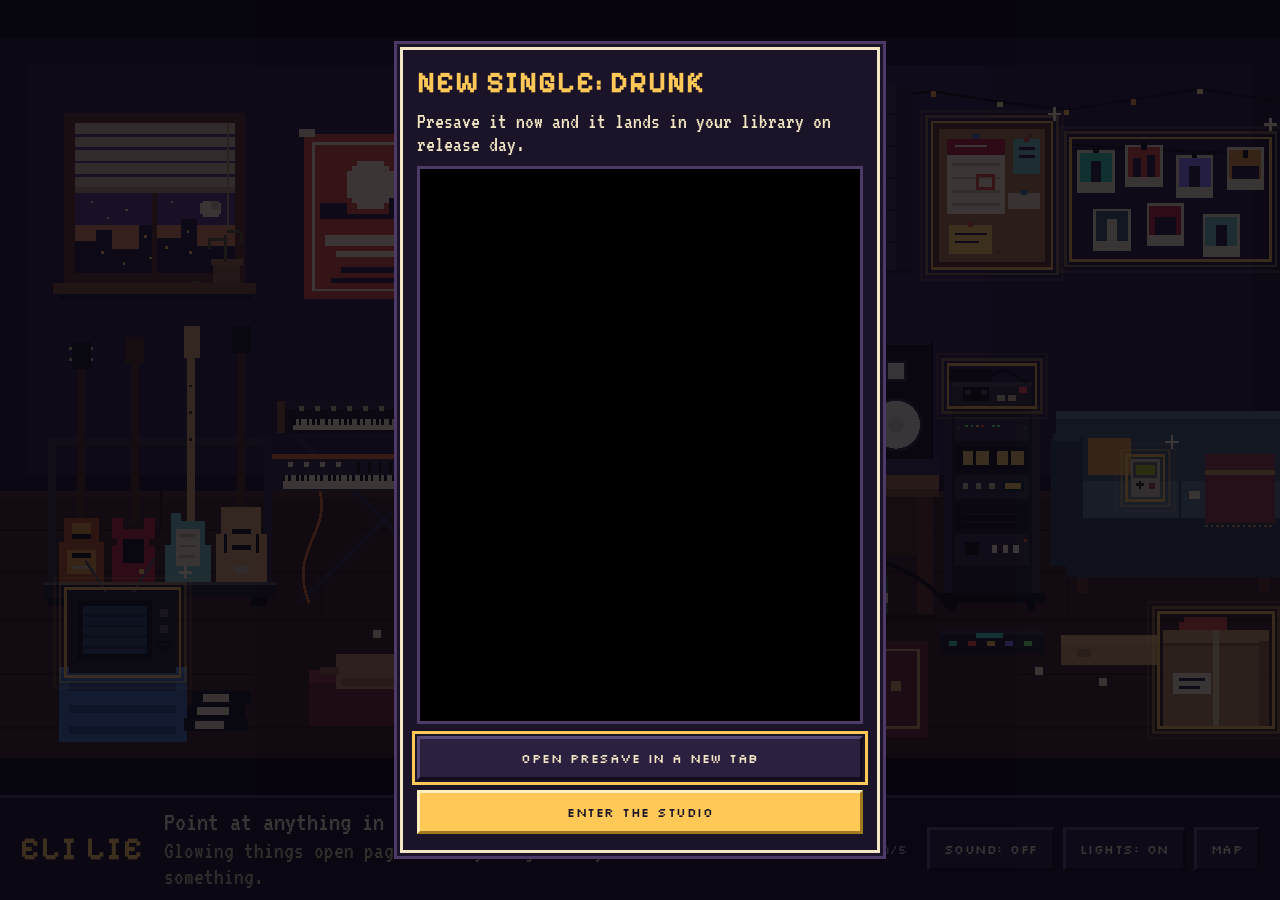
==== commit 3821e149: "Add presave popup, drop Transplant Sound from titles The studio now opens with a popup embedding the" ====
--- a/index.html
+++ b/index.html
@@ -3,10 +3,10 @@
 <head>
 <meta charset="utf-8">
 <meta name="viewport" content="width=device-width, initial-scale=1, viewport-fit=cover">
-<title>Eli Lie · Transplant Sound</title>
+<title>Eli Lie</title>
 <meta name="description" content="Eli Lie: indie Americana and R&amp;B with an electronic bent. Step into the home studio and click around.">
 <meta name="theme-color" content="#0b0812">
-<meta property="og:title" content="Eli Lie · Transplant Sound">
+<meta property="og:title" content="Eli Lie">
 <meta property="og:description" content="Step into the home studio and click around.">
 <meta property="og:type" content="website">
 <link rel="icon" href="favicon.svg" type="image/svg+xml">
@@ -392,7 +392,7 @@
 </div>
 
 <div id="modal" hidden role="dialog" aria-modal="true" aria-labelledby="modalTitle">
-  <div class="box">
+  <div class="box" id="modalBox">
     <h2 id="modalTitle"></h2>
     <div id="modalBody"></div>
     <div class="actions" id="modalActions"></div>
--- a/styles.css
+++ b/styles.css
@@ -124,7 +124,12 @@
 #modal h2 { margin: 0 0 10px; font-family: 'Pixelify Sans', monospace; font-weight: 700; font-size: 30px; color: var(--amber); letter-spacing: 1px; }
 #modal p { margin: 0 0 16px; font-size: 24px; line-height: 26px; }
 #modal .actions { display: flex; flex-wrap: wrap; gap: 10px; }
-#modal .maplist { list-style: none; margin: 0 0 16px; padding: 0; display: grid; gap: 8px; }
+#modal .box.wide { width: min(480px, 100%); padding: 14px 14px 16px; }
+#modal .presave-lede { margin: 0 0 10px; font-size: 22px; line-height: 23px; }
+#modal .presave-frame { height: min(560px, 62vh); height: min(560px, 62dvh); margin-bottom: 12px; border: 3px solid var(--edge); background: #000; }
+#modal .presave-frame iframe { display: block; width: 100%; height: 100%; border: 0; }
+#modal .box.wide .actions .px { flex: 1 1 auto; }
+#modal .maplist {list-style: none; margin: 0 0 16px; padding: 0; display: grid; gap: 8px; }
 #modal .maplist .px { width: 100%; justify-content: space-between; }
 #modal .maplist .soon { color: var(--label); font-size: 11px; }
 
